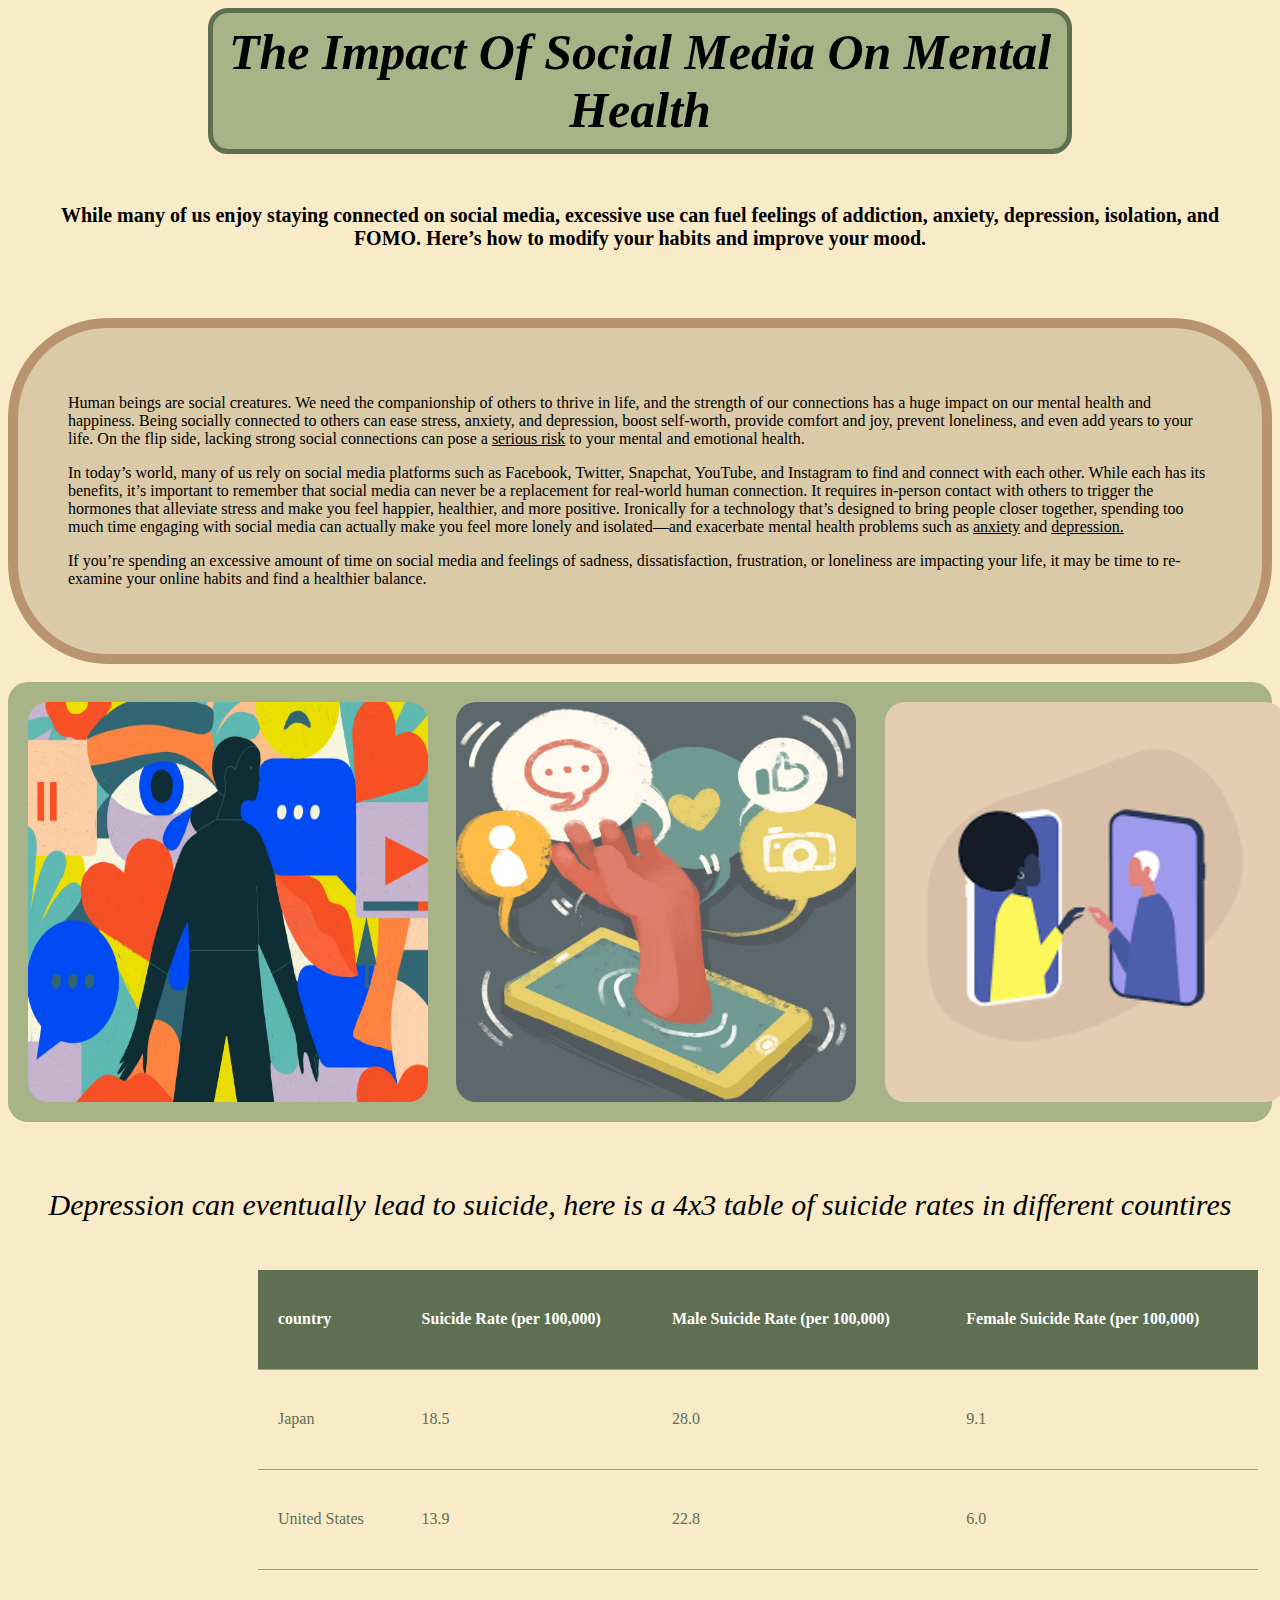
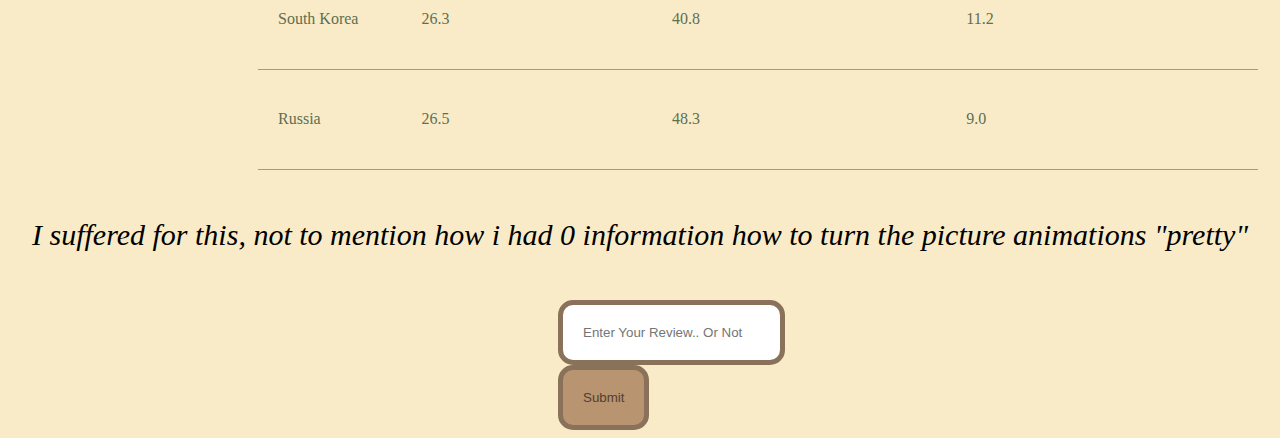
==== lesson6HW/index.html @ b4cf97d3 "homework for lesson 6" ====
<html>
    <head>
        <title>Social Media</title>
        <link rel="stylesheet" href="/lesson6HW/style/style.css">
    </head>
    <body>
        <h1 id="Title">The Impact Of Social Media On Mental Health</h1>
        <h2 id="SubTitle">While many of us enjoy staying connected on social media, excessive use can fuel feelings of addiction, anxiety, depression, isolation, and FOMO. Here’s how to modify your habits and improve your mood.</h2>
        <br>
        <div class="Info1">
            <div id="Text1">
                <p id="P1">Human beings are social creatures. We need the companionship of others to thrive in life, and the strength of our connections has a huge impact on our mental health and happiness. Being socially connected to others can ease stress, anxiety, and depression, boost self-worth, provide comfort and joy, prevent loneliness, and even add years to your life. On the flip side, lacking strong social connections can pose a <u>serious risk</u> to your mental and emotional health.</p>
            </div>
            <div id="Text2">
                <p id="P2">In today’s world, many of us rely on social media platforms such as Facebook, Twitter, Snapchat, YouTube, and Instagram to find and connect with each other. While each has its benefits, it’s important to remember that social media can never be a replacement for real-world human connection. It requires in-person contact with others to trigger the hormones that alleviate stress and make you feel happier, healthier, and more positive. Ironically for a technology that’s designed to bring people closer together, spending too much time engaging with social media can actually make you feel more lonely and isolated—and exacerbate mental health problems such as <u>anxiety</u> and <u>depression.</u></p>
            </div>
            <div id="Text3">
                <p id="P3">If you’re spending an excessive amount of time on social media and feelings of sadness, dissatisfaction, frustration, or loneliness are impacting your life, it may be time to re-examine your online habits and find a healthier balance.</p>
            </div>
        </div>
        <br>
        <div class="Info2">
            <div class="Picture1">
                <img id="Pic1" alt="picture of mental health awarness 1" src="/lesson6HW/pictures/Picture1.jpg" width="400" height="400">
            </div>
            <div class="Picture2">
                <img id="Pic2" alt="picture of mental health awarness 2" src="/lesson6HW/pictures/Picture2.jpg" width="400" height="400">
            </div>
            <div class="Picture3">
                <img id="Pic3" alt="picture of mental health awarness 3" src="/lesson6HW/pictures/Picutre3.jpg" width="400" height="400">
            </div>
        </div>
        <br>
        <br>
        <p id="P4">Depression can eventually lead to suicide, here is a 4x3 table of suicide rates in different countires</p>
        <br>
        <table class="SuicideStatics">
            <tr>
                <th>country</th>
                <th>Suicide Rate (per 100,000)</th>
                <th>Male Suicide Rate (per 100,000)</th>
                <th>Female Suicide Rate (per 100,000)</th>
            </tr>
            <tr>
                <td>Japan</td>
                <td>18.5</td>
                <td>28.0</td>
                <td>9.1</td>
            </tr>
            <tr>
                <td>United States</td>
                <td>13.9</td>
                <td>22.8</td>
                <td>6.0</td>
            </tr>
            <tr>
                <td>South Korea</td>
                <td>26.3</td>
                <td>40.8</td>
                <td>11.2</td>
            </tr>
            <tr>
                <td>Russia</td>
                <td>26.5</td>
                <td>48.3</td>
                <td>9.0</td>
            </tr>
        </table>
        <br>
        <p id="P5">I suffered for this, not to mention how i had 0 information how to turn the picture animations "pretty"</p>
        <br>
        <div class="End">
            <input id="Input" placeholder="Enter Your Review.. Or Not">
            <button id="Button">Submit</button>
        </div>
    </body>
</html>
---- lesson6HW/style/style.css ----
body {
    background-color: rgb(249, 235, 199);
}

#Title {
    text-align: center;
    font-style: italic;
    font-size: 50px;
    border: 5px solid rgb(95, 111, 82);
    border-radius: 20px;
    padding: 10px;
    background-color: rgb(169, 179, 136);
    margin-left: 200px;
    margin-right: 200px;
}

#SubTitle {
    text-align: center;
    font-size: 20px;
    margin: 50px;
}

.Info1 {
    border: 10px solid rgb(185, 148, 112);
    padding: 50px;
    border-radius: 100px;
    background-color: rgb(218, 202, 168);
}

#P4 {
    text-align: center;
    font-style: italic;
    font-size: 30px;
}

#P5 {
    text-align: center;
    font-style: italic;
    font-size: 30px;
}

.Info2 {
    display: flex;
    background-color: rgb(169, 179, 136);
    padding: 20px;
    border-radius: 20px;  
}

.Picture1 {
    width: 35%;
}

#Pic1 {
    border-radius: 20px;
    cursor: pointer;
    transition: 1.3s;
}

.Picture2 {
    width: 35%;
}

#pic2 {
    border-radius: 20px;
    cursor: pointer;
    transition: 1.3s;
}

.Picture3 {
    width: 30%;
}

#Pic3 {
    border-radius: 20px;
    cursor: pointer;
    transition: 1.3s;
}

.SuicideStatics {
    margin-right: 250px;
    margin-left: 250px;
    width: 1000px;
    height: 500px;
}

table {
    border-collapse: collapse;
}

th {
    background-color: rgb(95, 111, 82);
    color: white;
}

td {
    color: rgb(95, 111, 82);
}

th, td {
    padding: 20px;
    text-align: left;
    border-bottom: 1px solid rgb(185, 148, 112);
}

.end {
    margin-right: 550px;
    margin-left: 550px;
}

#Input {
    border: 5px solid rgb(138, 114, 90);
    border-radius: 15px;
    padding: 20px;
}

#Button {
    background-color: rgb(185, 148, 112);
    color: rgb(82, 64, 45);;
    padding: 20px;
    cursor: pointer;
    border-radius: 15px;
    border: 5px solid rgb(138, 114, 90);
}

/* pseudo */
#Pic1:hover {
    width: 420px;
    height: 420px;
    box-shadow: 0 0 5px 5px rgb(185, 148, 112);
    -ms-transform: scale(1.02);
    -webkit-transform: scale(1.02);
    transform: scale(1.02); 
}

#Pic2:hover {
    width: 420px;
    height: 420px;
    box-shadow: 0 0 5px 5px rgb(185, 148, 112);
    -ms-transform: scale(1.02);
    -webkit-transform: scale(1.02);
    transform: scale(1.02); 
}

#Pic3:hover {
    width: 420px;
    height: 420px;
    box-shadow: 0 0 5px 5px rgb(185, 148, 112);
    -ms-transform: scale(1.02);
    -webkit-transform: scale(1.02);
    transform: scale(1.02); 
}

tr:hover {
    background-color: rgb(208, 218, 173);
    color: black;
    cursor: pointer;
}

#Button:hover {
    color: beige;
    background-color: rgb(180, 134, 87);
}

#button:active {
    background-color: rgb(82, 64, 45);
    color: white;
}

#Input:hover {
    border: 5px solid rgb(138, 114, 90);
    background-color: rgb(232, 222, 212);
}
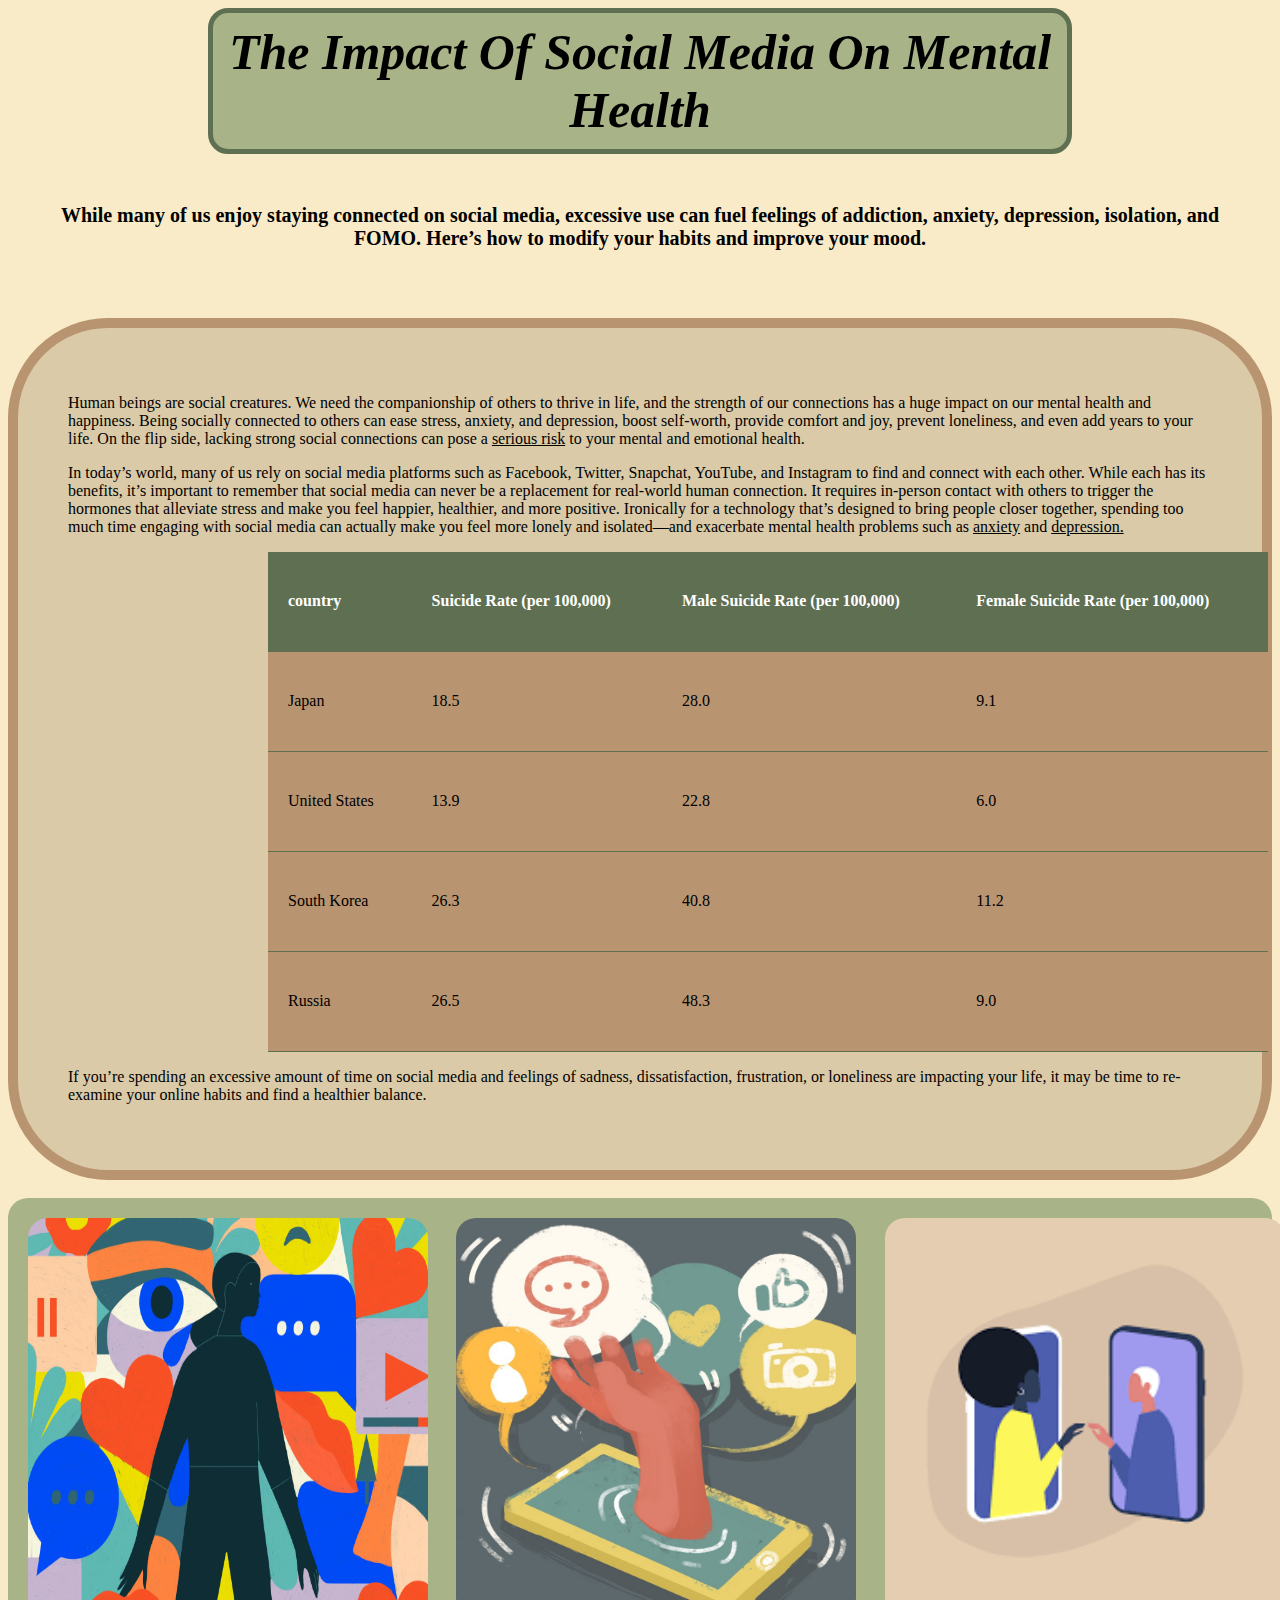
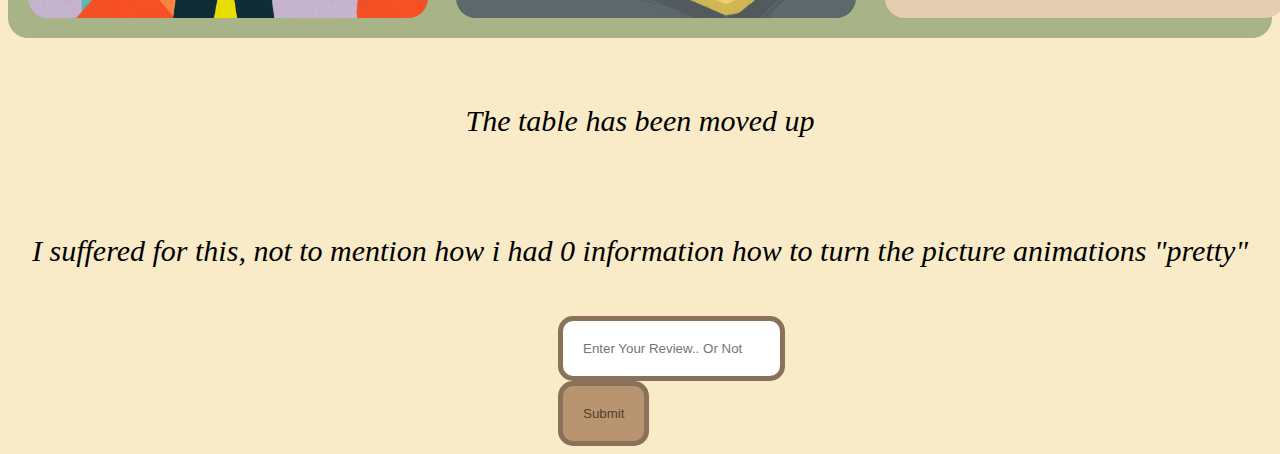
==== commit cbb1cc45: "Lesson 6 homework rework" ====
--- a/lesson6HW/index.html
+++ b/lesson6HW/index.html
@@ -13,6 +13,40 @@
             </div>
             <div id="Text2">
                 <p id="P2">In today’s world, many of us rely on social media platforms such as Facebook, Twitter, Snapchat, YouTube, and Instagram to find and connect with each other. While each has its benefits, it’s important to remember that social media can never be a replacement for real-world human connection. It requires in-person contact with others to trigger the hormones that alleviate stress and make you feel happier, healthier, and more positive. Ironically for a technology that’s designed to bring people closer together, spending too much time engaging with social media can actually make you feel more lonely and isolated—and exacerbate mental health problems such as <u>anxiety</u> and <u>depression.</u></p>
+            </div>
+            <div class="List">
+                <table class="SuicideStatics">
+                    <tr>
+                        <th>country</th>
+                        <th>Suicide Rate (per 100,000)</th>
+                        <th>Male Suicide Rate (per 100,000)</th>
+                        <th>Female Suicide Rate (per 100,000)</th>
+                    </tr>
+                    <tr>
+                        <td>Japan</td>
+                        <td>18.5</td>
+                        <td>28.0</td>
+                        <td>9.1</td>
+                    </tr>
+                    <tr>
+                        <td>United States</td>
+                        <td>13.9</td>
+                        <td>22.8</td>
+                        <td>6.0</td>
+                    </tr>
+                    <tr>
+                        <td>South Korea</td>
+                        <td>26.3</td>
+                        <td>40.8</td>
+                        <td>11.2</td>
+                    </tr>
+                    <tr>
+                        <td>Russia</td>
+                        <td>26.5</td>
+                        <td>48.3</td>
+                        <td>9.0</td>
+                    </tr>
+                </table>
             </div>
             <div id="Text3">
                 <p id="P3">If you’re spending an excessive amount of time on social media and feelings of sadness, dissatisfaction, frustration, or loneliness are impacting your life, it may be time to re-examine your online habits and find a healthier balance.</p>
@@ -32,40 +66,8 @@
         </div>
         <br>
         <br>
-        <p id="P4">Depression can eventually lead to suicide, here is a 4x3 table of suicide rates in different countires</p>
+        <p id="P4">The table has been moved up</p>
         <br>
-        <table class="SuicideStatics">
-            <tr>
-                <th>country</th>
-                <th>Suicide Rate (per 100,000)</th>
-                <th>Male Suicide Rate (per 100,000)</th>
-                <th>Female Suicide Rate (per 100,000)</th>
-            </tr>
-            <tr>
-                <td>Japan</td>
-                <td>18.5</td>
-                <td>28.0</td>
-                <td>9.1</td>
-            </tr>
-            <tr>
-                <td>United States</td>
-                <td>13.9</td>
-                <td>22.8</td>
-                <td>6.0</td>
-            </tr>
-            <tr>
-                <td>South Korea</td>
-                <td>26.3</td>
-                <td>40.8</td>
-                <td>11.2</td>
-            </tr>
-            <tr>
-                <td>Russia</td>
-                <td>26.5</td>
-                <td>48.3</td>
-                <td>9.0</td>
-            </tr>
-        </table>
         <br>
         <p id="P5">I suffered for this, not to mention how i had 0 information how to turn the picture animations "pretty"</p>
         <br>
--- a/lesson6HW/style/style.css
+++ b/lesson6HW/style/style.css
@@ -77,8 +77,8 @@
 }
 
 .SuicideStatics {
-    margin-right: 250px;
-    margin-left: 250px;
+    margin-right: 200px;
+    margin-left: 200px;
     width: 1000px;
     height: 500px;
 }
@@ -92,14 +92,15 @@
     color: white;
 }
 
-td {
-    color: rgb(95, 111, 82);
+.SuicideStatics td {
+    background-color: rgb(185, 148, 112);
+    color: black;
 }
 
 th, td {
     padding: 20px;
     text-align: left;
-    border-bottom: 1px solid rgb(185, 148, 112);
+    border-bottom: 1px solid rgb(95, 111, 82);
 }
 
 .end {
@@ -151,7 +152,7 @@
 }
 
 tr:hover {
-    background-color: rgb(208, 218, 173);
+    background-color: rgb(126, 72, 49);
     color: black;
     cursor: pointer;
 }
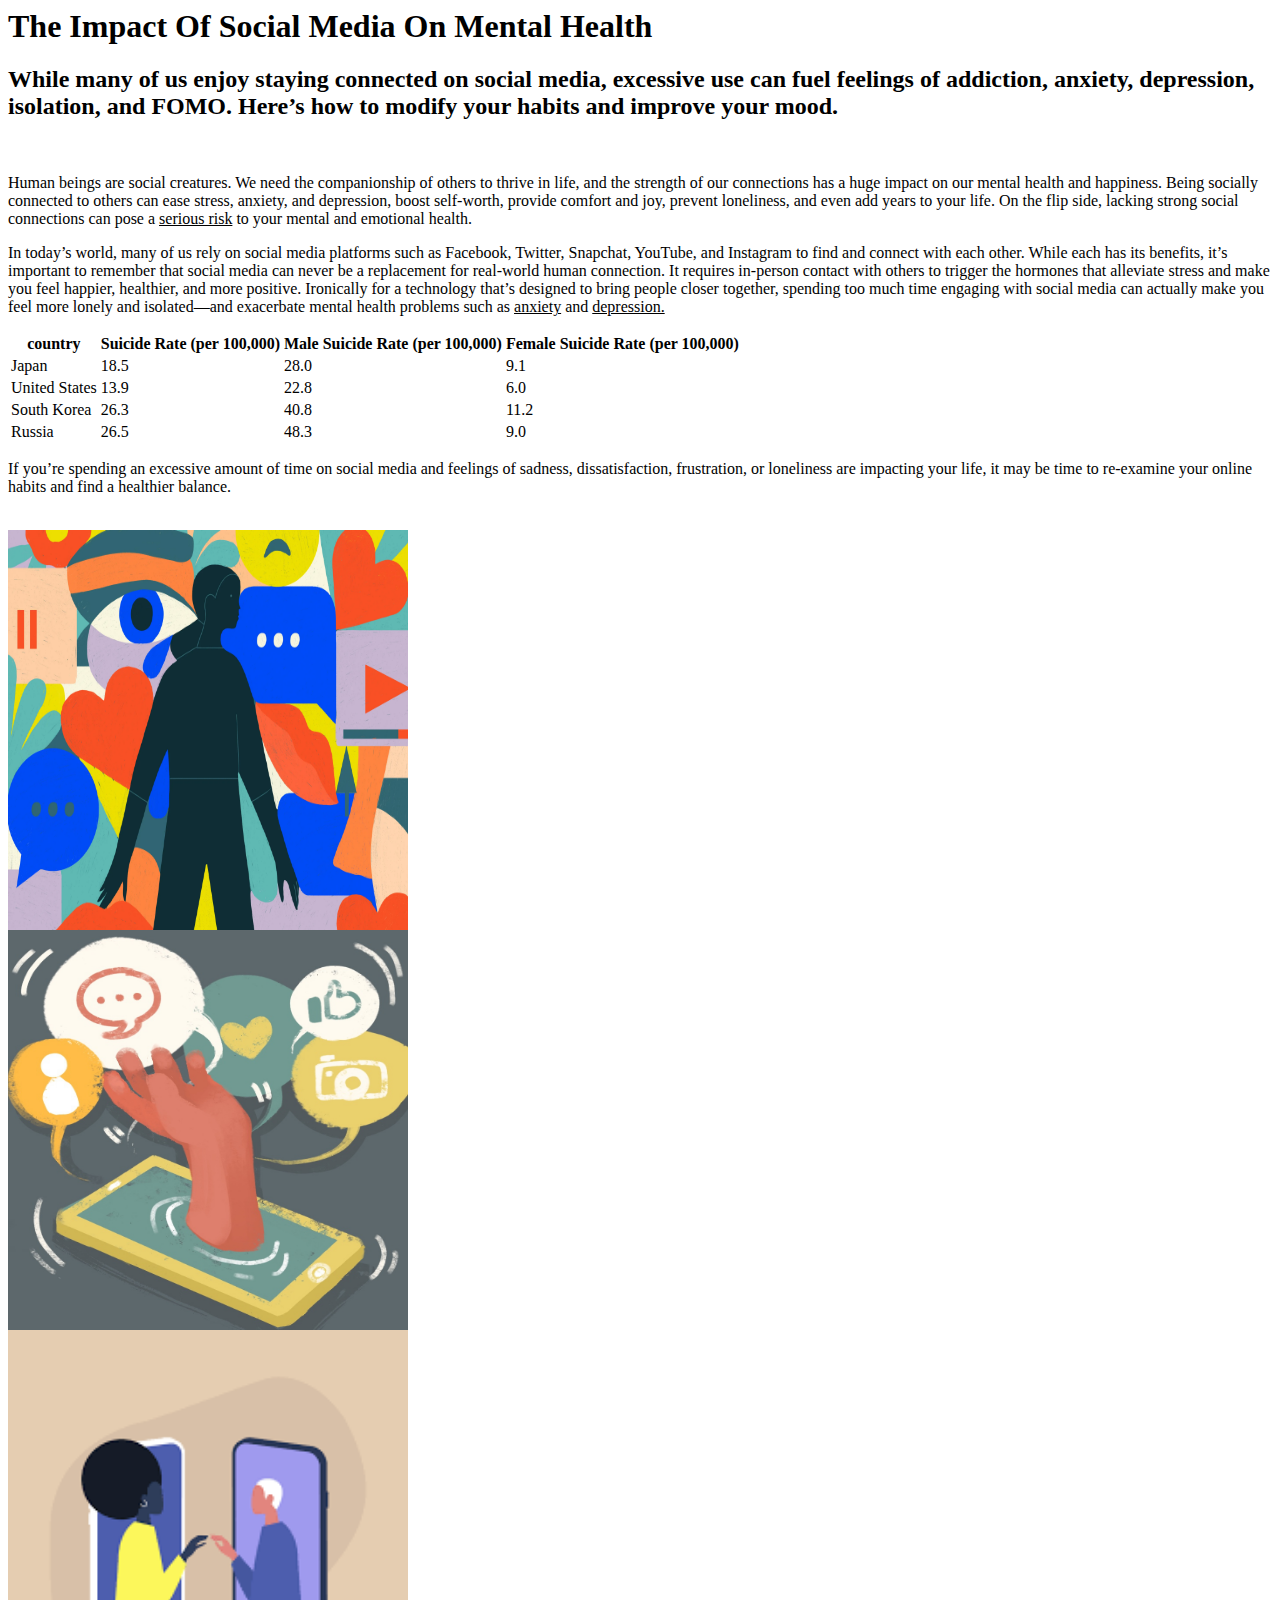
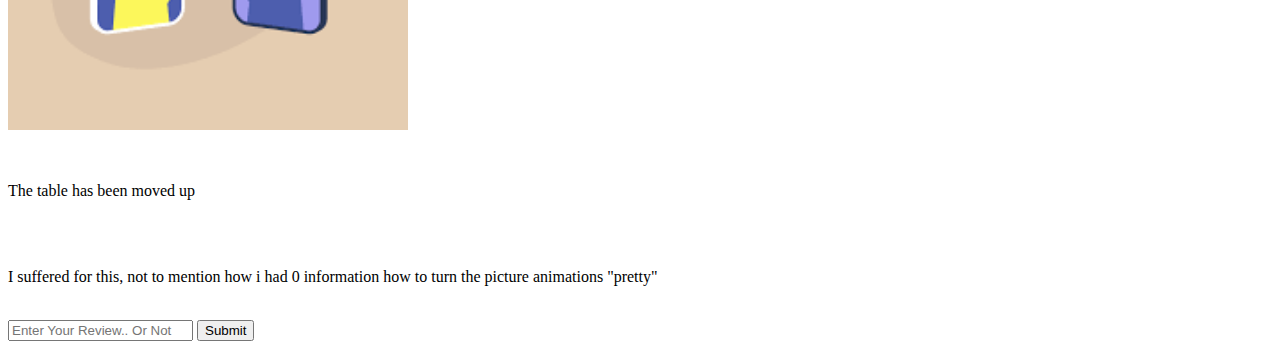
==== commit a75bd677: "updated css style file location" ====
--- a/lesson6HW/index.html
+++ b/lesson6HW/index.html
@@ -1,7 +1,7 @@
 <html>
     <head>
         <title>Social Media</title>
-        <link rel="stylesheet" href="/lesson6HW/style/style.css">
+        <link rel="stylesheet" href="/ShalvaSoselia/lesson6HW/style/style.css">
     </head>
     <body>
         <h1 id="Title">The Impact Of Social Media On Mental Health</h1>
@@ -76,4 +76,4 @@
             <button id="Button">Submit</button>
         </div>
     </body>
-</html>+</html>
